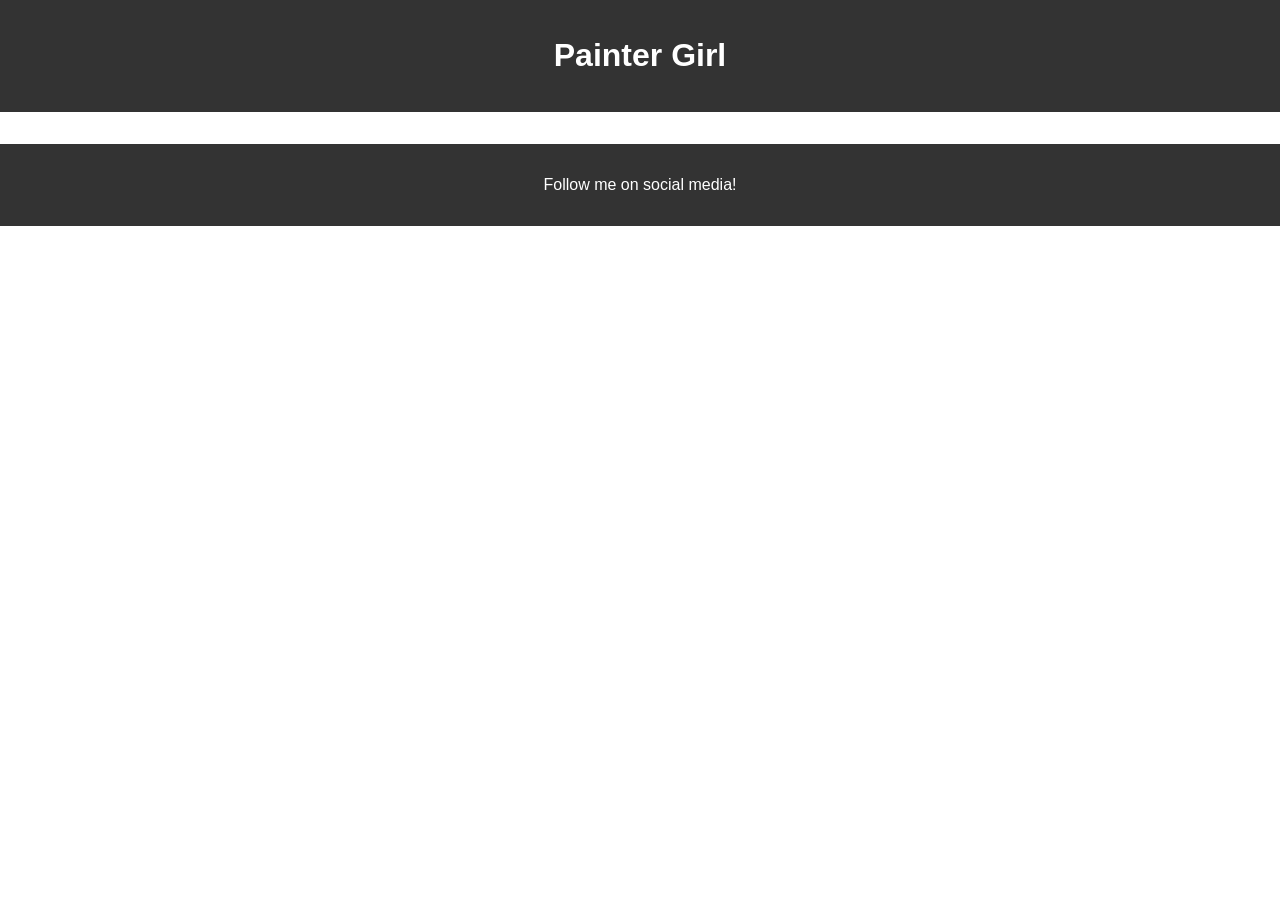
==== index.html @ b59fa8df "Refactor codebase" ====
<!DOCTYPE html>
<html lang="en">
<head>
    <meta charset="UTF-8">
    <meta name="viewport" content="width=device-width, initial-scale=1.0">
    <title>Painter Girl</title>
    <link rel="stylesheet" href="style.css">
</head>
<body>
    <header>
        <h1>Painter Girl</h1>
    </header>
    <main>
        <section id="gallery">
            <!-- Paintings will be displayed here -->
        </section>
    </main>
    <footer>
        <p>Follow me on social media!</p>
        <!-- Social media links here -->
    </footer>
    <script src="script.js"></script>
</body>
</html>
---- style.css ----
body {
    font-family: sans-serif;
    margin: 0;
}

header {
    background-color: #333;
    color: white;
    padding: 1rem;
    text-align: center;
}

main {
    padding: 1rem;
}

#gallery {
    display: grid;
    grid-template-columns: repeat(auto-fit, minmax(250px, 1fr));
    gap: 1rem;
}

footer {
    background-color: #333;
    color: white;
    padding: 1rem;
    text-align: center;
}
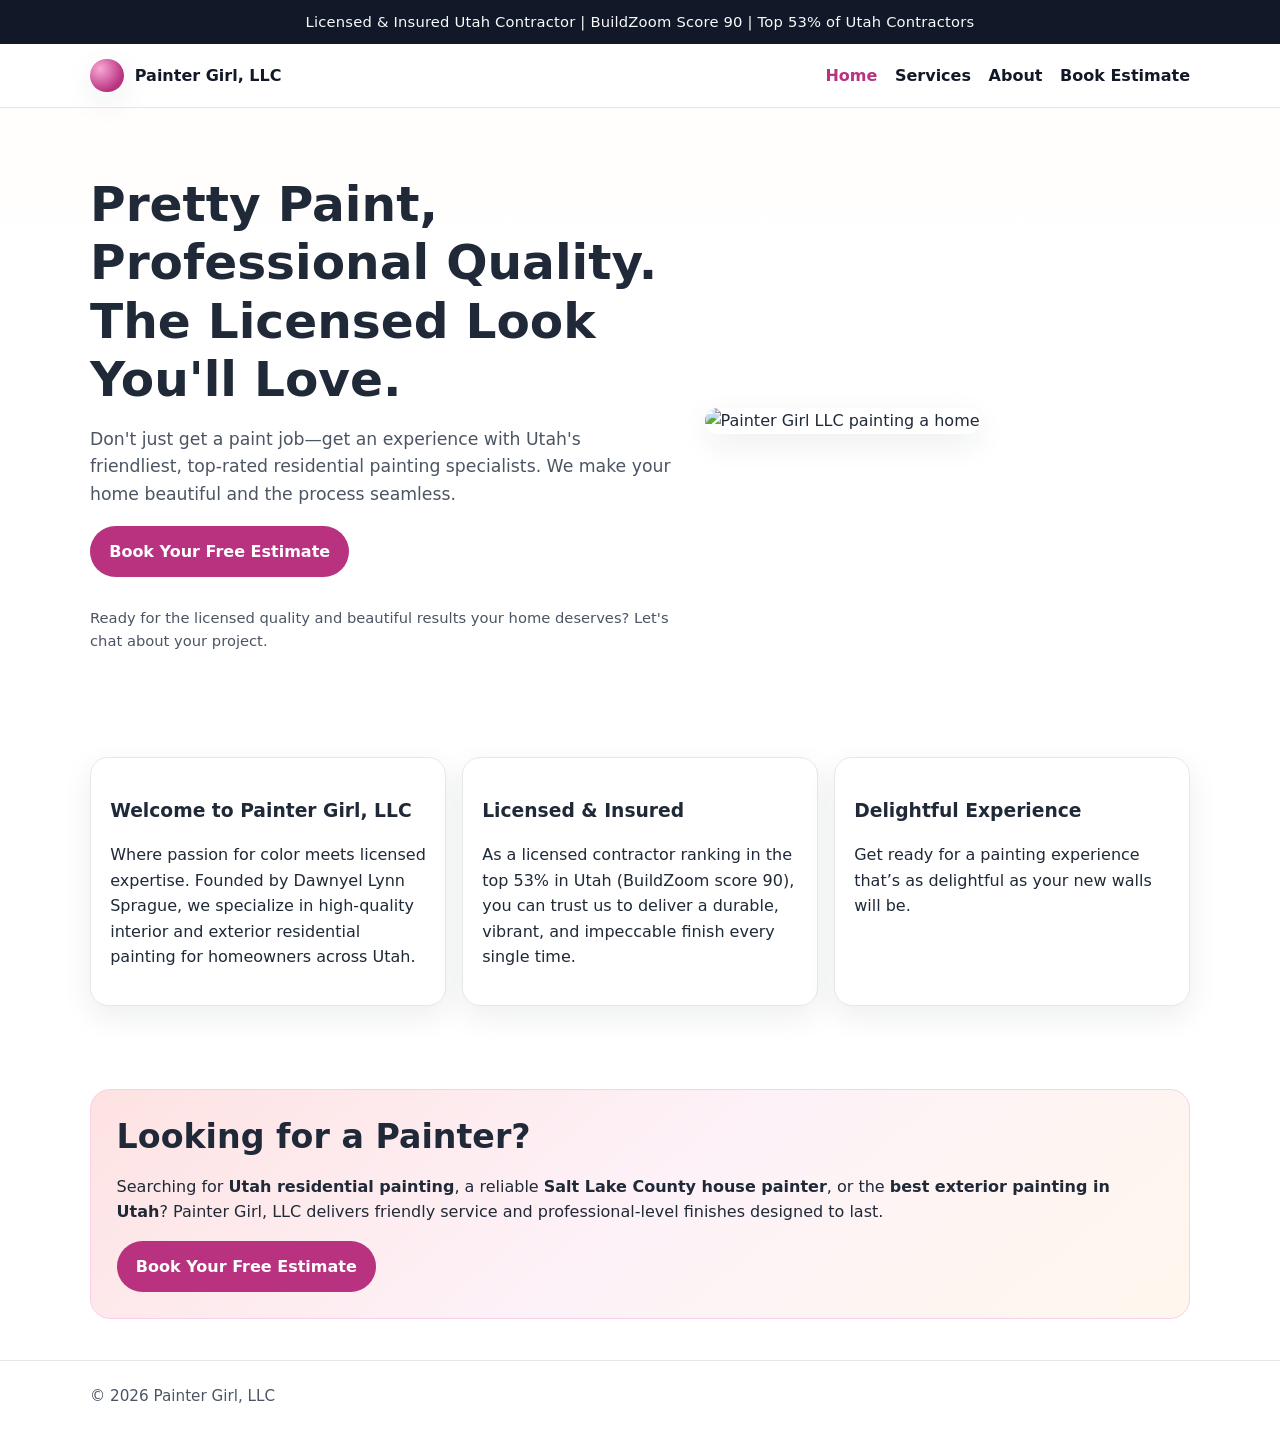
==== commit 0deb2ecf: "Complete website redesign and content addition" ====
--- a/index.html
+++ b/index.html
@@ -1,24 +1,71 @@
-<!DOCTYPE html>
+<!doctype html>
 <html lang="en">
 <head>
-    <meta charset="UTF-8">
-    <meta name="viewport" content="width=device-width, initial-scale=1.0">
-    <title>Painter Girl</title>
-    <link rel="stylesheet" href="style.css">
+  <meta charset="UTF-8" />
+  <meta name="viewport" content="width=device-width, initial-scale=1.0" />
+  <meta name="description" content="Pretty Paint, Professional Quality. The Licensed Look You'll Love with Painter Girl, LLC, Utah's top-rated residential painting specialists." />
+  <title>Painter Girl, LLC | Utah's Top-Rated Residential Painting</title>
+  <link rel="stylesheet" href="styles.css" />
 </head>
 <body>
-    <header>
-        <h1>Painter Girl</h1>
-    </header>
-    <main>
-        <section id="gallery">
-            <!-- Paintings will be displayed here -->
-        </section>
-    </main>
-    <footer>
-        <p>Follow me on social media!</p>
-        <!-- Social media links here -->
-    </footer>
-    <script src="script.js"></script>
+  <div class="trust-banner">Licensed &amp; Insured Utah Contractor | BuildZoom Score 90 | Top 53% of Utah Contractors</div>
+  <header>
+    <div class="container nav-wrap">
+      <a class="brand" href="index.html"><span class="brand-badge"></span>Painter Girl, LLC</a>
+      <nav aria-label="Primary Navigation">
+        <ul>
+          <li><a href="index.html" aria-current="page">Home</a></li>
+          <li><a href="services.html">Services</a></li>
+          <li><a href="about.html">About</a></li>
+          <li><a href="contact.html">Book Estimate</a></li>
+        </ul>
+      </nav>
+    </div>
+  </header>
+
+  <main>
+    <section class="hero">
+      <div class="container hero-grid">
+        <article>
+          <h1>Pretty Paint, Professional Quality. The Licensed Look You'll Love.</h1>
+          <p class="lead">Don't just get a paint job—get an experience with Utah's friendliest, top-rated residential painting specialists. We make your home beautiful and the process seamless.</p>
+          <p><a class="btn" href="contact.html">Book Your Free Estimate</a></p>
+          <p class="lead" style="font-size:0.92rem; margin-top:1.8rem;">Ready for the licensed quality and beautiful results your home deserves? Let's chat about your project.</p>
+        </article>
+        <div>
+            <!-- Placeholder for hero image -->
+            <img src="images/hero-painter.jpg" alt="Painter Girl LLC painting a home" style="width:100%; height:auto; border-radius:15px; box-shadow:var(--shadow);">
+        </div>
+      </div>
+    </section>
+
+    <section>
+      <div class="container grid-3">
+        <div class="card">
+          <h3>Welcome to Painter Girl, LLC</h3>
+          <p>Where passion for color meets licensed expertise. Founded by Dawnyel Lynn Sprague, we specialize in high-quality interior and exterior residential painting for homeowners across Utah.</p>
+        </div>
+        <div class="card">
+          <h3>Licensed & Insured</h3>
+          <p>As a licensed contractor ranking in the top 53% in Utah (BuildZoom score 90), you can trust us to deliver a durable, vibrant, and impeccable finish every single time.</p>
+        </div>
+        <div class="card">
+          <h3>Delightful Experience</h3>
+          <p>Get ready for a painting experience that’s as delightful as your new walls will be.</p>
+        </div>
+      </div>
+    </section>
+
+    <section>
+        <div class="container cta">
+            <h2 style="margin-top:0">Looking for a Painter?</h2>
+            <p>Searching for <strong>Utah residential painting</strong>, a reliable <strong>Salt Lake County house painter</strong>, or the <strong>best exterior painting in Utah</strong>? Painter Girl, LLC delivers friendly service and professional-level finishes designed to last.</p>
+            <a class="btn" href="contact.html">Book Your Free Estimate</a>
+        </div>
+    </section>
+  </main>
+
+  <footer><div class="container">© <span id="y"></span> Painter Girl, LLC</div></footer>
+  <script>document.getElementById('y').textContent = new Date().getFullYear();</script>
 </body>
 </html>
--- a/styles.css
+++ b/styles.css
@@ -0,0 +1,202 @@
+:root {
+  --bg: #fffdfb;
+  --surface: #ffffff;
+  --text: #1f2937;
+  --muted: #4b5563;
+  --brand: #b83280;
+  --brand-dark: #8a1f60;
+  --accent: #f59e0b;
+  --line: #e5e7eb;
+  --success: #065f46;
+  --shadow: 0 10px 30px rgba(31, 41, 55, 0.08);
+}
+
+* { box-sizing: border-box; }
+html, body { margin: 0; padding: 0; }
+body {
+  font-family: Inter, system-ui, -apple-system, Segoe UI, Roboto, Helvetica, Arial, sans-serif;
+  color: var(--text);
+  background: linear-gradient(180deg, #fffdfb 0%, #fff 300px);
+  line-height: 1.6;
+}
+
+a { color: var(--brand); text-decoration: none; }
+a:hover { text-decoration: underline; }
+
+.container {
+  width: min(1100px, 92vw);
+  margin: 0 auto;
+}
+
+.trust-banner {
+  background: #111827;
+  color: #f9fafb;
+  text-align: center;
+  padding: 0.65rem 1rem;
+  font-size: 0.92rem;
+  letter-spacing: 0.2px;
+}
+
+header {
+  background: rgba(255, 255, 255, 0.92);
+  backdrop-filter: blur(6px);
+  border-bottom: 1px solid var(--line);
+  position: sticky;
+  top: 0;
+  z-index: 20;
+}
+
+.nav-wrap {
+  display: flex;
+  align-items: center;
+  justify-content: space-between;
+  gap: 1rem;
+  padding: 0.9rem 0;
+}
+
+.brand {
+  display: flex;
+  align-items: center;
+  gap: 0.7rem;
+  font-weight: 800;
+  color: #111827;
+}
+
+.brand-badge {
+  width: 2.1rem;
+  height: 2.1rem;
+  border-radius: 50%;
+  background: radial-gradient(circle at 30% 30%, #f9a8d4, #b83280 70%);
+  box-shadow: var(--shadow);
+}
+
+nav ul {
+  display: flex;
+  list-style: none;
+  margin: 0;
+  padding: 0;
+  gap: 1.1rem;
+}
+
+nav a { color: #111827; font-weight: 600; }
+nav a[aria-current="page"] { color: var(--brand); }
+
+.btn {
+  display: inline-block;
+  background: var(--brand);
+  color: white;
+  font-weight: 700;
+  border-radius: 999px;
+  padding: 0.8rem 1.2rem;
+  transition: background 0.2s ease;
+}
+
+.btn:hover {
+  background: var(--brand-dark);
+  text-decoration: none;
+}
+
+.hero {
+  padding: 4.2rem 0 3rem;
+}
+
+.hero-grid {
+  display: grid;
+  grid-template-columns: 1.2fr 1fr;
+  gap: 2rem;
+  align-items: center;
+}
+
+h1 {
+  line-height: 1.2;
+  font-size: clamp(2rem, 3.8vw, 3.2rem);
+  margin: 0 0 0.8rem;
+}
+
+h2 {
+  font-size: clamp(1.5rem, 2.6vw, 2.2rem);
+  line-height: 1.25;
+  margin: 0 0 0.8rem;
+}
+
+h3 { margin-bottom: 0.4rem; }
+
+.lead {
+  color: var(--muted);
+  font-size: 1.08rem;
+}
+
+.card {
+  background: var(--surface);
+  border: 1px solid var(--line);
+  border-radius: 18px;
+  padding: 1.2rem;
+  box-shadow: var(--shadow);
+}
+
+.grid-3 {
+  display: grid;
+  grid-template-columns: repeat(3, 1fr);
+  gap: 1rem;
+}
+
+.grid-2 {
+  display: grid;
+  grid-template-columns: repeat(2, 1fr);
+  gap: 1.2rem;
+}
+
+section { padding: 2.6rem 0; }
+
+.kicker {
+  color: var(--brand);
+  font-weight: 800;
+  text-transform: uppercase;
+  letter-spacing: 1px;
+  font-size: 0.8rem;
+  margin-bottom: 0.4rem;
+}
+
+.list-clean {
+  margin: 0.5rem 0 0;
+  padding-left: 1.2rem;
+}
+
+.highlight {
+  border-left: 4px solid var(--accent);
+  padding-left: 0.9rem;
+}
+
+.cta {
+  background: linear-gradient(140deg, #fee2e2 0%, #fdf2f8 50%, #fff7ed 100%);
+  border: 1px solid #fbcfe8;
+  border-radius: 20px;
+  padding: 1.6rem;
+}
+
+.form-grid {
+  display: grid;
+  gap: 0.8rem;
+}
+
+input, textarea {
+  width: 100%;
+  padding: 0.8rem 0.85rem;
+  border-radius: 10px;
+  border: 1px solid #d1d5db;
+  font: inherit;
+}
+
+textarea { min-height: 130px; resize: vertical; }
+
+footer {
+  border-top: 1px solid var(--line);
+  padding: 1.4rem 0 2.2rem;
+  color: var(--muted);
+  font-size: 0.95rem;
+}
+
+@media (max-width: 900px) {
+  .hero-grid, .grid-3, .grid-2 { grid-template-columns: 1fr; }
+  nav ul { flex-wrap: wrap; justify-content: flex-end; }
+}
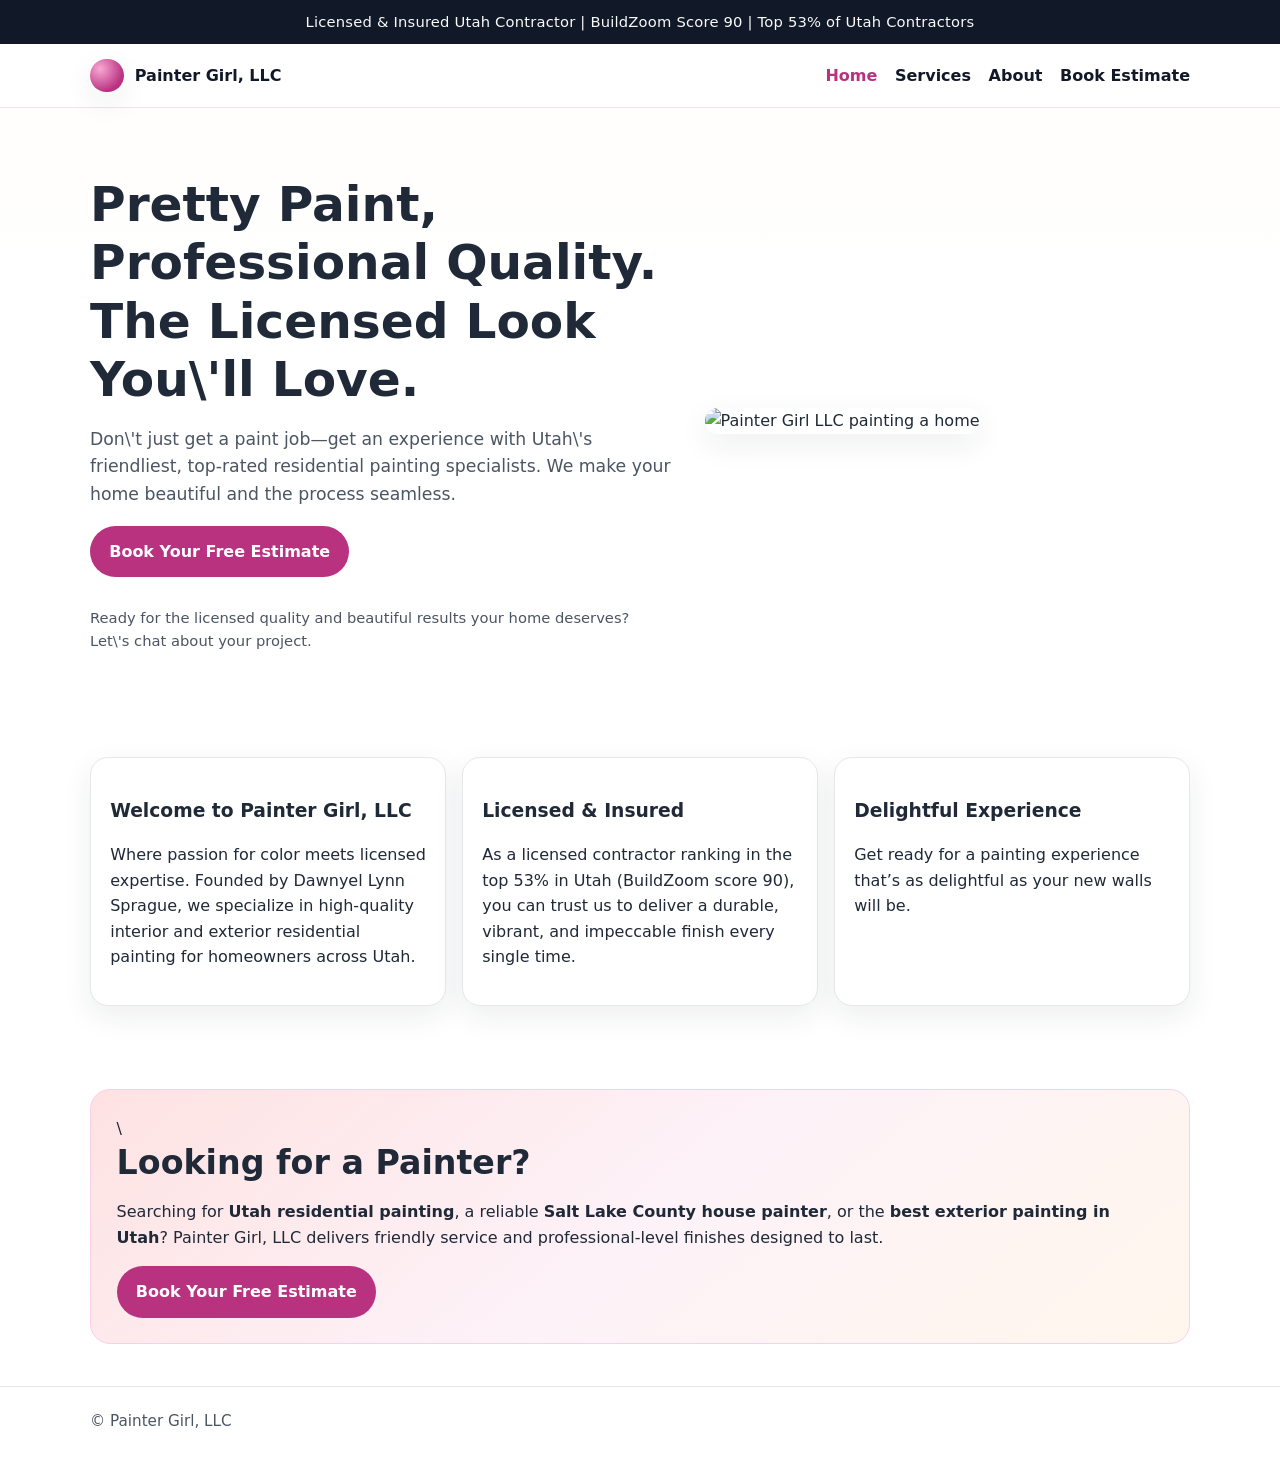
==== commit 8084cc23: "ajlhgk;" ====
--- a/index.html
+++ b/index.html
@@ -3,9 +3,44 @@
 <head>
   <meta charset="UTF-8" />
   <meta name="viewport" content="width=device-width, initial-scale=1.0" />
-  <meta name="description" content="Pretty Paint, Professional Quality. The Licensed Look You'll Love with Painter Girl, LLC, Utah's top-rated residential painting specialists." />
-  <title>Painter Girl, LLC | Utah's Top-Rated Residential Painting</title>
+  <meta name="description" content="Painter Girl, LLC offers top-rated residential painting in Utah. Get pretty, professional, and licensed paint services for your home. Book your free estimate today!" />
+  <title>Painter Girl, LLC | Utah\'s Top-Rated Residential Painting</title>
+  <link rel="canonical" href="https://www.example.com/index.html" />
   <link rel="stylesheet" href="styles.css" />
+  <script type="application/ld+json">
+    {
+      "@context": "https://schema.org",
+      "@type": "LocalBusiness",
+      "name": "Painter Girl, LLC",
+      "image": "https://www.example.com/images/hero-painter.jpg",
+      "url": "https://www.example.com",
+      "telephone": "+1-801-555-1234",
+      "address": {
+        "@type": "PostalAddress",
+        "streetAddress": "123 Painting Lane",
+        "addressLocality": "Salt Lake City",
+        "addressRegion": "UT",
+        "postalCode": "84101",
+        "addressCountry": "US"
+      },
+      "priceRange": "$$",
+      "openingHoursSpecification": [
+        {
+          "@type": "OpeningHoursSpecification",
+          "dayOfWeek": [
+            "Monday",
+            "Tuesday",
+            "Wednesday",
+            "Thursday",
+            "Friday"
+          ],
+          "opens": "09:00",
+          "closes": "17:00"
+        }
+      ],
+      "description": "Utah\'s top-rated residential painting specialists providing high-quality interior and exterior painting services."
+    }
+    </script>
 </head>
 <body>
   <div class="trust-banner">Licensed &amp; Insured Utah Contractor | BuildZoom Score 90 | Top 53% of Utah Contractors</div>
@@ -27,10 +62,10 @@
     <section class="hero">
       <div class="container hero-grid">
         <article>
-          <h1>Pretty Paint, Professional Quality. The Licensed Look You'll Love.</h1>
-          <p class="lead">Don't just get a paint job—get an experience with Utah's friendliest, top-rated residential painting specialists. We make your home beautiful and the process seamless.</p>
+          <h1>Pretty Paint, Professional Quality. The Licensed Look You\'ll Love.</h1>
+          <p class="lead">Don\'t just get a paint job—get an experience with Utah\'s friendliest, top-rated residential painting specialists. We make your home beautiful and the process seamless.</p>
           <p><a class="btn" href="contact.html">Book Your Free Estimate</a></p>
-          <p class="lead" style="font-size:0.92rem; margin-top:1.8rem;">Ready for the licensed quality and beautiful results your home deserves? Let's chat about your project.</p>
+          <p class="lead" style="font-size:0.92rem; margin-top:1.8rem;">Ready for the licensed quality and beautiful results your home deserves? Let\'s chat about your project.</p>
         </article>
         <div>
             <!-- Placeholder for hero image -->
@@ -57,7 +92,7 @@
     </section>
 
     <section>
-        <div class="container cta">
+        <div class="container cta">\
             <h2 style="margin-top:0">Looking for a Painter?</h2>
             <p>Searching for <strong>Utah residential painting</strong>, a reliable <strong>Salt Lake County house painter</strong>, or the <strong>best exterior painting in Utah</strong>? Painter Girl, LLC delivers friendly service and professional-level finishes designed to last.</p>
             <a class="btn" href="contact.html">Book Your Free Estimate</a>
@@ -66,6 +101,6 @@
   </main>
 
   <footer><div class="container">© <span id="y"></span> Painter Girl, LLC</div></footer>
-  <script>document.getElementById('y').textContent = new Date().getFullYear();</script>
+  <script>document.getElementById(\'y\').textContent = new Date().getFullYear();</script>
 </body>
 </html>
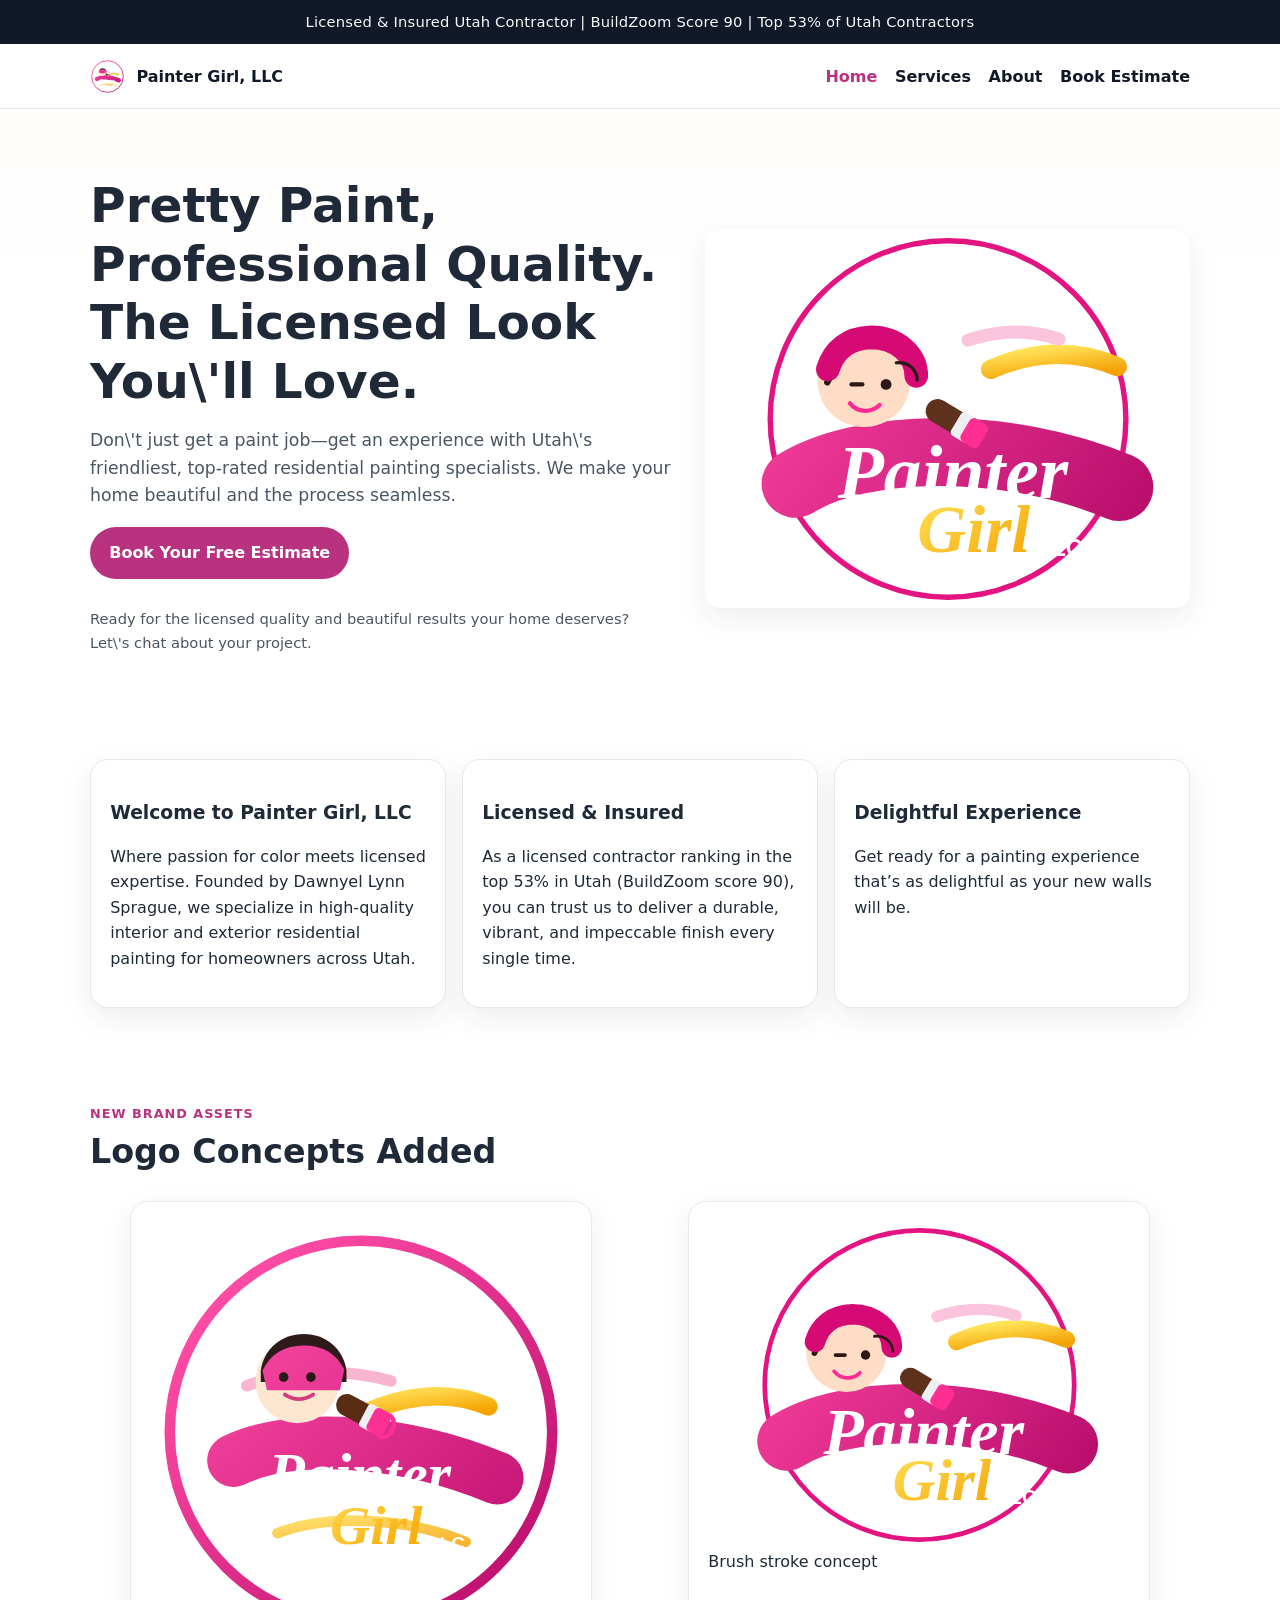
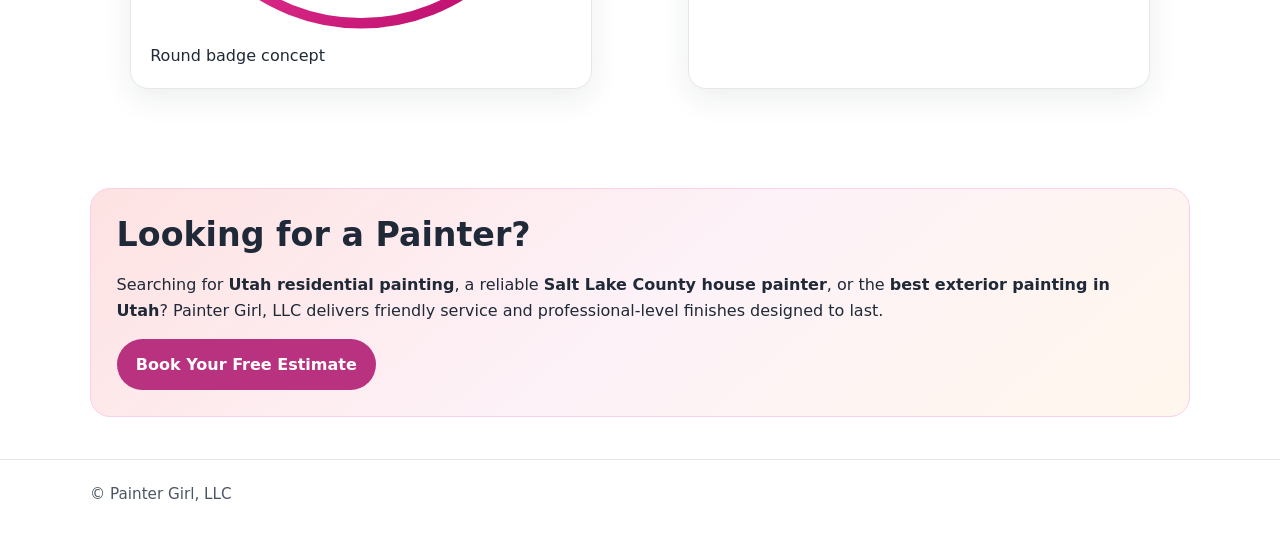
==== commit 7ed2561a: "Add new branding logos and painter-themed SVG icon set" ====
--- a/index.html
+++ b/index.html
@@ -46,7 +46,7 @@
   <div class="trust-banner">Licensed &amp; Insured Utah Contractor | BuildZoom Score 90 | Top 53% of Utah Contractors</div>
   <header>
     <div class="container nav-wrap">
-      <a class="brand" href="index.html"><span class="brand-badge"></span>Painter Girl, LLC</a>
+      <a class="brand" href="index.html"><img class="brand-logo" src="images/branding/painter-girl-logo-round.svg" alt="Painter Girl logo" />Painter Girl, LLC</a>
       <nav aria-label="Primary Navigation">
         <ul>
           <li><a href="index.html" aria-current="page">Home</a></li>
@@ -69,7 +69,7 @@
         </article>
         <div>
             <!-- Placeholder for hero image -->
-            <img src="images/hero-painter.jpg" alt="Painter Girl LLC painting a home" style="width:100%; height:auto; border-radius:15px; box-shadow:var(--shadow);">
+            <img class="hero-art" src="images/branding/painter-girl-logo-badge.svg" alt="Painter Girl logo concept with mascot and paint brush">
         </div>
       </div>
     </section>
@@ -91,8 +91,25 @@
       </div>
     </section>
 
+
     <section>
-        <div class="container cta">\
+      <div class="container">
+        <p class="kicker">New Brand Assets</p>
+        <h2>Logo Concepts Added</h2>
+        <div class="logo-grid">
+          <figure class="card">
+            <img class="logo-preview" src="images/branding/painter-girl-logo-round.svg" alt="Round Painter Girl logo concept">
+            <figcaption>Round badge concept</figcaption>
+          </figure>
+          <figure class="card">
+            <img class="logo-preview" src="images/branding/painter-girl-logo-badge.svg" alt="Brush-stroke Painter Girl logo concept">
+            <figcaption>Brush stroke concept</figcaption>
+          </figure>
+        </div>
+      </div>
+    </section>
+    <section>
+        <div class="container cta">
             <h2 style="margin-top:0">Looking for a Painter?</h2>
             <p>Searching for <strong>Utah residential painting</strong>, a reliable <strong>Salt Lake County house painter</strong>, or the <strong>best exterior painting in Utah</strong>? Painter Girl, LLC delivers friendly service and professional-level finishes designed to last.</p>
             <a class="btn" href="contact.html">Book Your Free Estimate</a>
--- a/styles.css
+++ b/styles.css
@@ -70,6 +70,51 @@
   box-shadow: var(--shadow);
 }
 
+.brand-logo {
+  width: 2.2rem;
+  height: 2.2rem;
+  flex: 0 0 auto;
+}
+
+.hero-art {
+  width: 100%;
+  height: auto;
+  border-radius: 15px;
+  box-shadow: var(--shadow);
+  background: #fff;
+}
+
+.logo-grid {
+  display: grid;
+  grid-template-columns: repeat(2, minmax(0, 1fr));
+  gap: 1rem;
+}
+
+.logo-preview {
+  width: 100%;
+  height: auto;
+  display: block;
+}
+
+.icon-grid {
+  display: grid;
+  grid-template-columns: repeat(3, minmax(0, 1fr));
+  gap: 1rem;
+}
+
+.icon-card {
+  display: flex;
+  flex-direction: column;
+  align-items: center;
+  gap: 0.6rem;
+  text-align: center;
+}
+
+.service-icon {
+  width: 64px;
+  height: 64px;
+}
+
 nav ul {
   display: flex;
   list-style: none;
@@ -197,6 +242,6 @@
 }
 
 @media (max-width: 900px) {
-  .hero-grid, .grid-3, .grid-2 { grid-template-columns: 1fr; }
+  .hero-grid, .grid-3, .grid-2, .logo-grid, .icon-grid { grid-template-columns: 1fr; }
   nav ul { flex-wrap: wrap; justify-content: flex-end; }
 }
